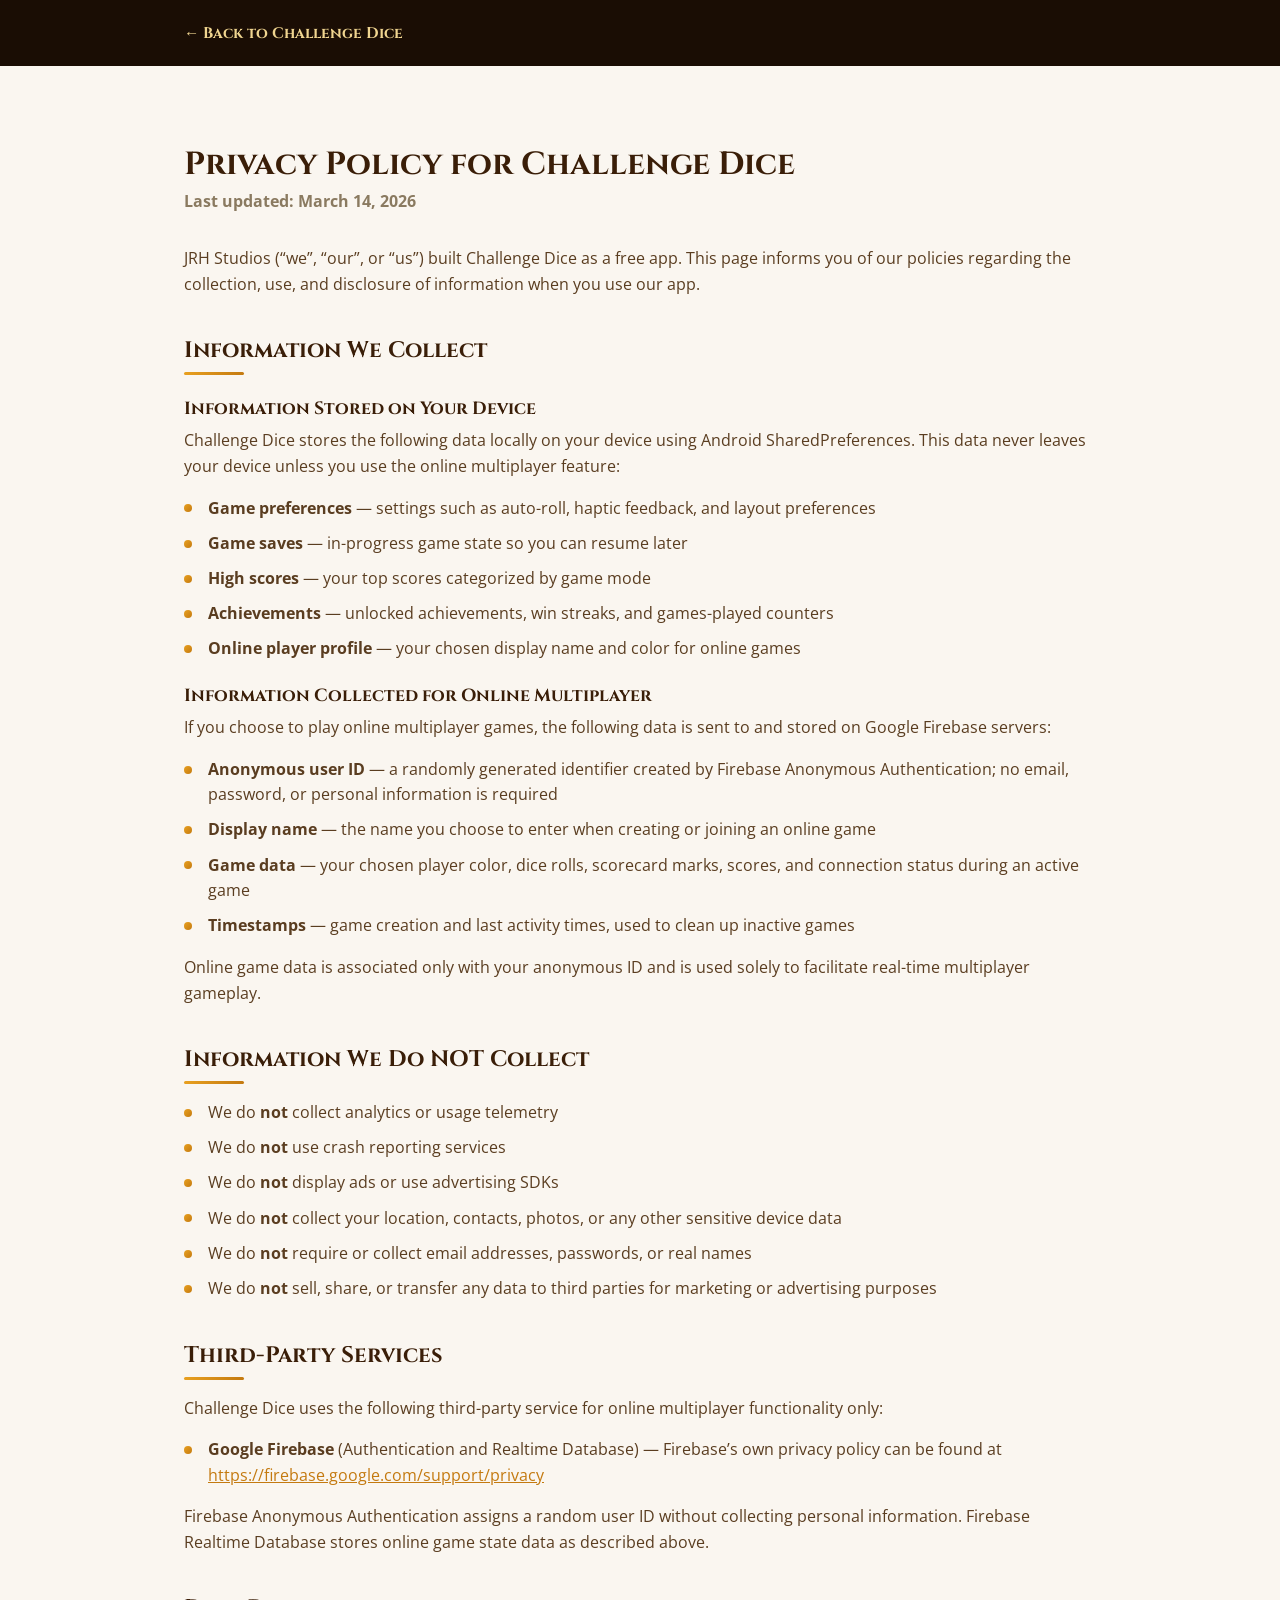
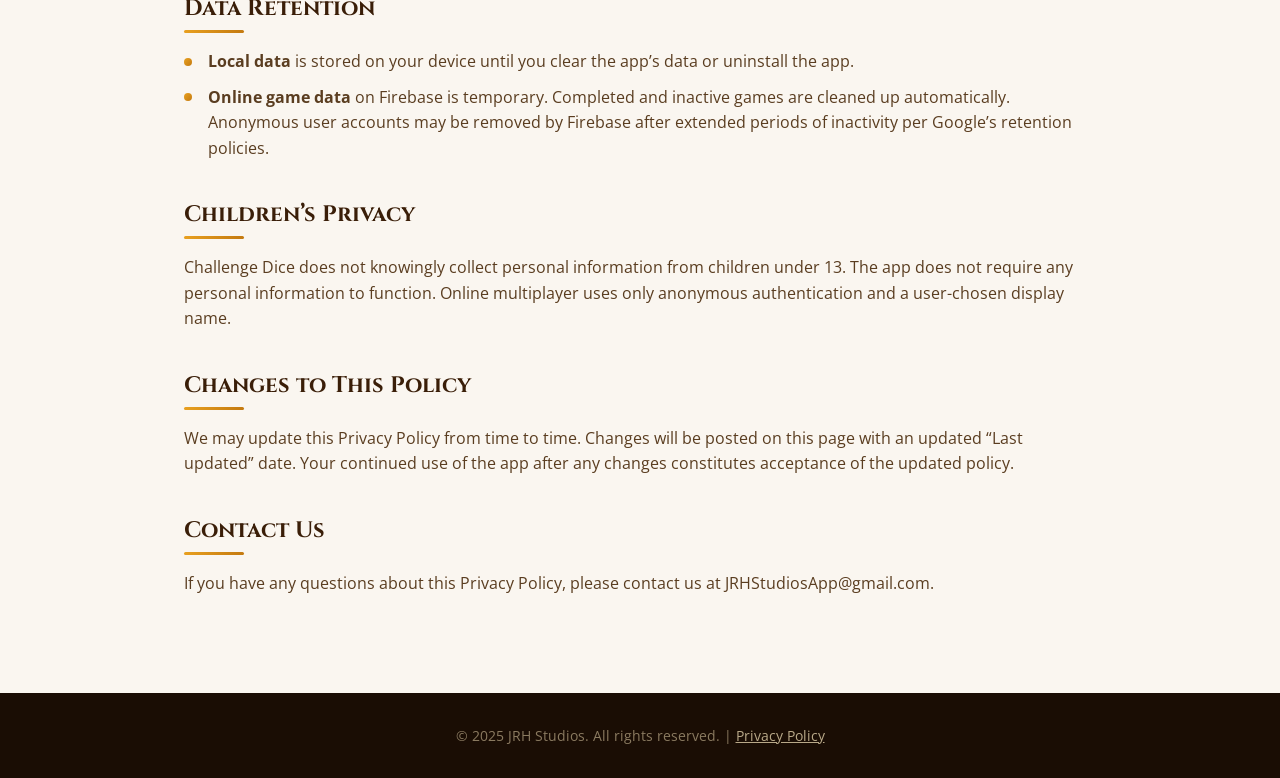
==== privacy.html @ 421757cc "Add privacy policy page and update footer - Create privacy.html with full privacy policy content - U" ====
<!DOCTYPE html>
<html lang="en">
<head>
  <meta charset="UTF-8">
  <meta name="viewport" content="width=device-width, initial-scale=1.0">
  <title>Privacy Policy — Challenge Dice</title>
  <meta name="description" content="Privacy Policy for Challenge Dice by JRH Studios.">
  <link rel="preconnect" href="https://fonts.googleapis.com">
  <link rel="preconnect" href="https://fonts.gstatic.com" crossorigin>
  <link href="https://fonts.googleapis.com/css2?family=Cinzel:wght@700;900&family=Open+Sans:wght@400;600&display=swap" rel="stylesheet">
  <link rel="stylesheet" href="styles.css">
</head>
<body>

  <!-- Header -->
  <header class="privacy-header">
    <div class="container">
      <a href="index.html" class="back-link">&larr; Back to Challenge Dice</a>
    </div>
  </header>

  <!-- Privacy Policy -->
  <section class="section privacy-content">
    <div class="container">
      <h1>Privacy Policy for Challenge Dice</h1>
      <p class="last-updated"><strong>Last updated: March 14, 2026</strong></p>

      <p>JRH Studios (&ldquo;we&rdquo;, &ldquo;our&rdquo;, or &ldquo;us&rdquo;) built Challenge Dice as a free app. This page informs you of our policies regarding the collection, use, and disclosure of information when you use our app.</p>

      <h2>Information We Collect</h2>

      <h3>Information Stored on Your Device</h3>
      <p>Challenge Dice stores the following data locally on your device using Android SharedPreferences. This data never leaves your device unless you use the online multiplayer feature:</p>
      <ul>
        <li><strong>Game preferences</strong> &mdash; settings such as auto-roll, haptic feedback, and layout preferences</li>
        <li><strong>Game saves</strong> &mdash; in-progress game state so you can resume later</li>
        <li><strong>High scores</strong> &mdash; your top scores categorized by game mode</li>
        <li><strong>Achievements</strong> &mdash; unlocked achievements, win streaks, and games-played counters</li>
        <li><strong>Online player profile</strong> &mdash; your chosen display name and color for online games</li>
      </ul>

      <h3>Information Collected for Online Multiplayer</h3>
      <p>If you choose to play online multiplayer games, the following data is sent to and stored on Google Firebase servers:</p>
      <ul>
        <li><strong>Anonymous user ID</strong> &mdash; a randomly generated identifier created by Firebase Anonymous Authentication; no email, password, or personal information is required</li>
        <li><strong>Display name</strong> &mdash; the name you choose to enter when creating or joining an online game</li>
        <li><strong>Game data</strong> &mdash; your chosen player color, dice rolls, scorecard marks, scores, and connection status during an active game</li>
        <li><strong>Timestamps</strong> &mdash; game creation and last activity times, used to clean up inactive games</li>
      </ul>
      <p>Online game data is associated only with your anonymous ID and is used solely to facilitate real-time multiplayer gameplay.</p>

      <h2>Information We Do NOT Collect</h2>
      <ul>
        <li>We do <strong>not</strong> collect analytics or usage telemetry</li>
        <li>We do <strong>not</strong> use crash reporting services</li>
        <li>We do <strong>not</strong> display ads or use advertising SDKs</li>
        <li>We do <strong>not</strong> collect your location, contacts, photos, or any other sensitive device data</li>
        <li>We do <strong>not</strong> require or collect email addresses, passwords, or real names</li>
        <li>We do <strong>not</strong> sell, share, or transfer any data to third parties for marketing or advertising purposes</li>
      </ul>

      <h2>Third-Party Services</h2>
      <p>Challenge Dice uses the following third-party service for online multiplayer functionality only:</p>
      <ul>
        <li><strong>Google Firebase</strong> (Authentication and Realtime Database) &mdash; Firebase&rsquo;s own privacy policy can be found at <a href="https://firebase.google.com/support/privacy" target="_blank" rel="noopener">https://firebase.google.com/support/privacy</a></li>
      </ul>
      <p>Firebase Anonymous Authentication assigns a random user ID without collecting personal information. Firebase Realtime Database stores online game state data as described above.</p>

      <h2>Data Retention</h2>
      <ul>
        <li><strong>Local data</strong> is stored on your device until you clear the app&rsquo;s data or uninstall the app.</li>
        <li><strong>Online game data</strong> on Firebase is temporary. Completed and inactive games are cleaned up automatically. Anonymous user accounts may be removed by Firebase after extended periods of inactivity per Google&rsquo;s retention policies.</li>
      </ul>

      <h2>Children&rsquo;s Privacy</h2>
      <p>Challenge Dice does not knowingly collect personal information from children under 13. The app does not require any personal information to function. Online multiplayer uses only anonymous authentication and a user-chosen display name.</p>

      <h2>Changes to This Policy</h2>
      <p>We may update this Privacy Policy from time to time. Changes will be posted on this page with an updated &ldquo;Last updated&rdquo; date. Your continued use of the app after any changes constitutes acceptance of the updated policy.</p>

      <h2>Contact Us</h2>
      <p>If you have any questions about this Privacy Policy, please contact us at &#74;&#82;&#72;&#83;&#116;&#117;&#100;&#105;&#111;&#115;&#65;&#112;&#112;&#64;&#103;&#109;&#97;&#105;&#108;&#46;&#99;&#111;&#109;.</p>
    </div>
  </section>

  <!-- Footer -->
  <footer class="footer">
    <div class="container">
      <p>&copy; 2025 JRH Studios. All rights reserved. | <a href="privacy.html">Privacy Policy</a></p>
    </div>
  </footer>

</body>
</html>
---- styles.css ----
/* ===== Reset & Base ===== */
*, *::before, *::after {
  margin: 0;
  padding: 0;
  box-sizing: border-box;
}

html {
  scroll-behavior: smooth;
}

body {
  font-family: 'Open Sans', sans-serif;
  color: #2b1a0e;
  line-height: 1.6;
  background: #faf6f0;
}

h1, h2, h3 {
  font-family: 'Cinzel', serif;
  line-height: 1.2;
}

img {
  max-width: 100%;
  height: auto;
}

a {
  color: inherit;
  text-decoration: none;
}

.container {
  max-width: 960px;
  margin: 0 auto;
  padding: 0 1.5rem;
}

/* ===== Hero ===== */
.hero {
  position: relative;
  display: flex;
  align-items: center;
  justify-content: center;
  min-height: 100vh;
  background:
    radial-gradient(ellipse at center, #4a2c10 0%, #1a0d04 100%);
  overflow: hidden;
  text-align: center;
}

.hero-overlay {
  position: absolute;
  inset: 0;
  background: url('data:image/svg+xml,<svg xmlns="http://www.w3.org/2000/svg" width="80" height="80"><rect fill="none" width="80" height="80"/><circle fill="%23ffffff08" cx="40" cy="40" r="1.5"/></svg>');
  opacity: 0.4;
}

.hero-content {
  position: relative;
  z-index: 1;
  padding: 2rem 1.5rem;
}

.splash-img {
  width: 100%;
  max-width: 380px;
  border-radius: 16px;
  box-shadow:
    0 0 40px rgba(255, 180, 50, 0.3),
    0 20px 60px rgba(0, 0, 0, 0.5);
  margin-bottom: 1.5rem;
}

.hero-tagline {
  font-family: 'Cinzel', serif;
  font-size: 1.3rem;
  color: #f0d590;
  margin-bottom: 2rem;
  text-shadow: 0 2px 8px rgba(0, 0, 0, 0.6);
}

/* ===== CTA Button ===== */
.cta-button {
  display: inline-block;
  padding: 0.85rem 2.2rem;
  background: linear-gradient(135deg, #e8a020, #c47a10);
  color: #fff;
  font-family: 'Cinzel', serif;
  font-weight: 700;
  font-size: 1.05rem;
  border: none;
  border-radius: 50px;
  cursor: pointer;
  text-shadow: 0 1px 3px rgba(0, 0, 0, 0.3);
  box-shadow:
    0 4px 15px rgba(200, 130, 20, 0.4),
    inset 0 1px 0 rgba(255, 255, 255, 0.2);
  transition: transform 0.2s, box-shadow 0.2s;
}

.cta-button:hover {
  transform: translateY(-2px);
  box-shadow:
    0 6px 25px rgba(200, 130, 20, 0.55),
    inset 0 1px 0 rgba(255, 255, 255, 0.2);
}

.cta-button:active {
  transform: translateY(0);
}

.cta-button-secondary {
  background: transparent;
  border: 2px solid #e8a020;
  color: #f0d590;
  box-shadow: 0 4px 15px rgba(200, 130, 20, 0.2);
}

.cta-button-secondary:hover {
  background: rgba(232, 160, 32, 0.15);
  box-shadow: 0 6px 25px rgba(200, 130, 20, 0.35);
}

.cta-group {
  display: flex;
  flex-wrap: wrap;
  gap: 1rem;
  justify-content: center;
  align-items: center;
}

/* ===== Sections ===== */
.section {
  padding: 5rem 0;
}

.section h2 {
  text-align: center;
  font-size: 2rem;
  color: #3a1e08;
  margin-bottom: 0.5rem;
  position: relative;
}

.section h2::after {
  content: '';
  display: block;
  width: 60px;
  height: 3px;
  background: linear-gradient(90deg, #e8a020, #c47a10);
  margin: 0.75rem auto 2rem;
  border-radius: 2px;
}

.section-alt {
  background: #f0e8d8;
}

/* ===== How to Play ===== */
.how-to-play {
  display: grid;
  grid-template-columns: repeat(auto-fit, minmax(200px, 1fr));
  gap: 2rem;
  margin-top: 1rem;
}

.step {
  text-align: center;
  padding: 1.5rem 1rem;
}

.step-number {
  display: inline-flex;
  align-items: center;
  justify-content: center;
  width: 48px;
  height: 48px;
  background: linear-gradient(135deg, #6b3fa0, #4a2d78);
  color: #fff;
  font-family: 'Cinzel', serif;
  font-size: 1.3rem;
  font-weight: 900;
  border-radius: 50%;
  margin-bottom: 1rem;
  box-shadow: 0 3px 10px rgba(75, 45, 120, 0.3);
}

.step h3 {
  font-size: 1.15rem;
  color: #3a1e08;
  margin-bottom: 0.5rem;
}

.step p {
  font-size: 0.95rem;
  color: #5a3d20;
}

/* ===== Features Grid ===== */
.features-grid {
  display: grid;
  grid-template-columns: repeat(auto-fit, minmax(260px, 1fr));
  gap: 1.5rem;
}

.feature-card {
  background: #faf6f0;
  border-radius: 12px;
  padding: 2rem 1.5rem;
  text-align: center;
  box-shadow: 0 2px 12px rgba(0, 0, 0, 0.06);
  transition: transform 0.2s, box-shadow 0.2s;
}

.feature-card:hover {
  transform: translateY(-4px);
  box-shadow: 0 8px 25px rgba(0, 0, 0, 0.1);
}

.feature-icon {
  font-size: 2.5rem;
  margin-bottom: 0.75rem;
}

.feature-card h3 {
  font-size: 1.1rem;
  color: #3a1e08;
  margin-bottom: 0.5rem;
}

.feature-card p {
  font-size: 0.9rem;
  color: #5a3d20;
}

/* ===== Testing CTA Section ===== */
.section-cta {
  background:
    radial-gradient(ellipse at bottom, #3a1e08 0%, #1a0d04 100%);
  color: #f0e8d8;
  text-align: center;
}

.section-cta h2 {
  color: #f0d590;
}

.section-cta h2::after {
  background: linear-gradient(90deg, #f0d590, #e8a020);
}

.testing-intro {
  max-width: 600px;
  margin: 0 auto 2rem;
  font-size: 1.05rem;
  line-height: 1.7;
  color: #ddd0b8;
}

.testing-intro strong {
  color: #f0d590;
}

.testing-note {
  margin-top: 1.5rem;
  font-size: 0.95rem;
  color: #b8a888;
}

/* ===== Contact Form ===== */
.contact-intro {
  text-align: center;
  max-width: 500px;
  margin: 0 auto 2rem;
  color: #5a3d20;
}

.contact-form {
  max-width: 480px;
  margin: 0 auto;
}

.form-group {
  margin-bottom: 1.25rem;
}

.form-group label {
  display: block;
  font-weight: 600;
  margin-bottom: 0.35rem;
  color: #3a1e08;
  font-size: 0.95rem;
}

.form-group .optional {
  font-weight: 400;
  color: #8a7a60;
  font-size: 0.85rem;
}

.form-group input,
.form-group textarea {
  width: 100%;
  padding: 0.75rem 1rem;
  border: 2px solid #d8c8a8;
  border-radius: 8px;
  font-family: 'Open Sans', sans-serif;
  font-size: 1rem;
  color: #2b1a0e;
  background: #fff;
  transition: border-color 0.2s;
}

.form-group input:focus,
.form-group textarea:focus {
  outline: none;
  border-color: #e8a020;
  box-shadow: 0 0 0 3px rgba(232, 160, 32, 0.15);
}

.form-group textarea {
  resize: vertical;
}

.contact-form .cta-button {
  width: 100%;
  font-size: 1.1rem;
  padding: 0.9rem;
}

/* ===== Privacy Page ===== */
.privacy-header {
  background: #1a0d04;
  padding: 1.25rem 0;
}

.back-link {
  font-family: 'Cinzel', serif;
  font-weight: 700;
  color: #f0d590;
  font-size: 0.95rem;
  transition: color 0.2s;
}

.back-link:hover {
  color: #e8a020;
}

.privacy-content h1 {
  font-size: 2rem;
  color: #3a1e08;
  margin-bottom: 0.25rem;
}

.privacy-content .last-updated {
  color: #8a7a60;
  margin-bottom: 2rem;
}

.privacy-content h2 {
  text-align: left;
  font-size: 1.4rem;
  margin-top: 2.5rem;
}

.privacy-content h2::after {
  margin: 0.5rem 0 1rem;
}

.privacy-content h3 {
  font-size: 1.1rem;
  color: #3a1e08;
  margin-top: 1.5rem;
  margin-bottom: 0.5rem;
}

.privacy-content p {
  color: #5a3d20;
  margin-bottom: 1rem;
}

.privacy-content ul {
  list-style: none;
  padding: 0;
  margin-bottom: 1rem;
}

.privacy-content ul li {
  position: relative;
  padding-left: 1.5rem;
  margin-bottom: 0.6rem;
  color: #5a3d20;
}

.privacy-content ul li::before {
  content: '';
  position: absolute;
  left: 0;
  top: 0.55rem;
  width: 8px;
  height: 8px;
  background: linear-gradient(135deg, #e8a020, #c47a10);
  border-radius: 50%;
}

.privacy-content a {
  color: #c47a10;
  text-decoration: underline;
}

.privacy-content a:hover {
  color: #e8a020;
}

/* ===== Footer ===== */
.footer {
  background: #1a0d04;
  color: #8a7a60;
  text-align: center;
  padding: 2rem 0;
  font-size: 0.85rem;
}

.footer a {
  color: #b8a888;
  text-decoration: underline;
}

.footer a:hover {
  color: #f0d590;
}

/* ===== Responsive ===== */
@media (max-width: 600px) {
  .hero-tagline {
    font-size: 1.05rem;
  }

  .section {
    padding: 3.5rem 0;
  }

  .section h2 {
    font-size: 1.6rem;
  }

  .how-to-play {
    grid-template-columns: 1fr 1fr;
    gap: 1rem;
  }

  .features-grid {
    grid-template-columns: 1fr;
  }
}
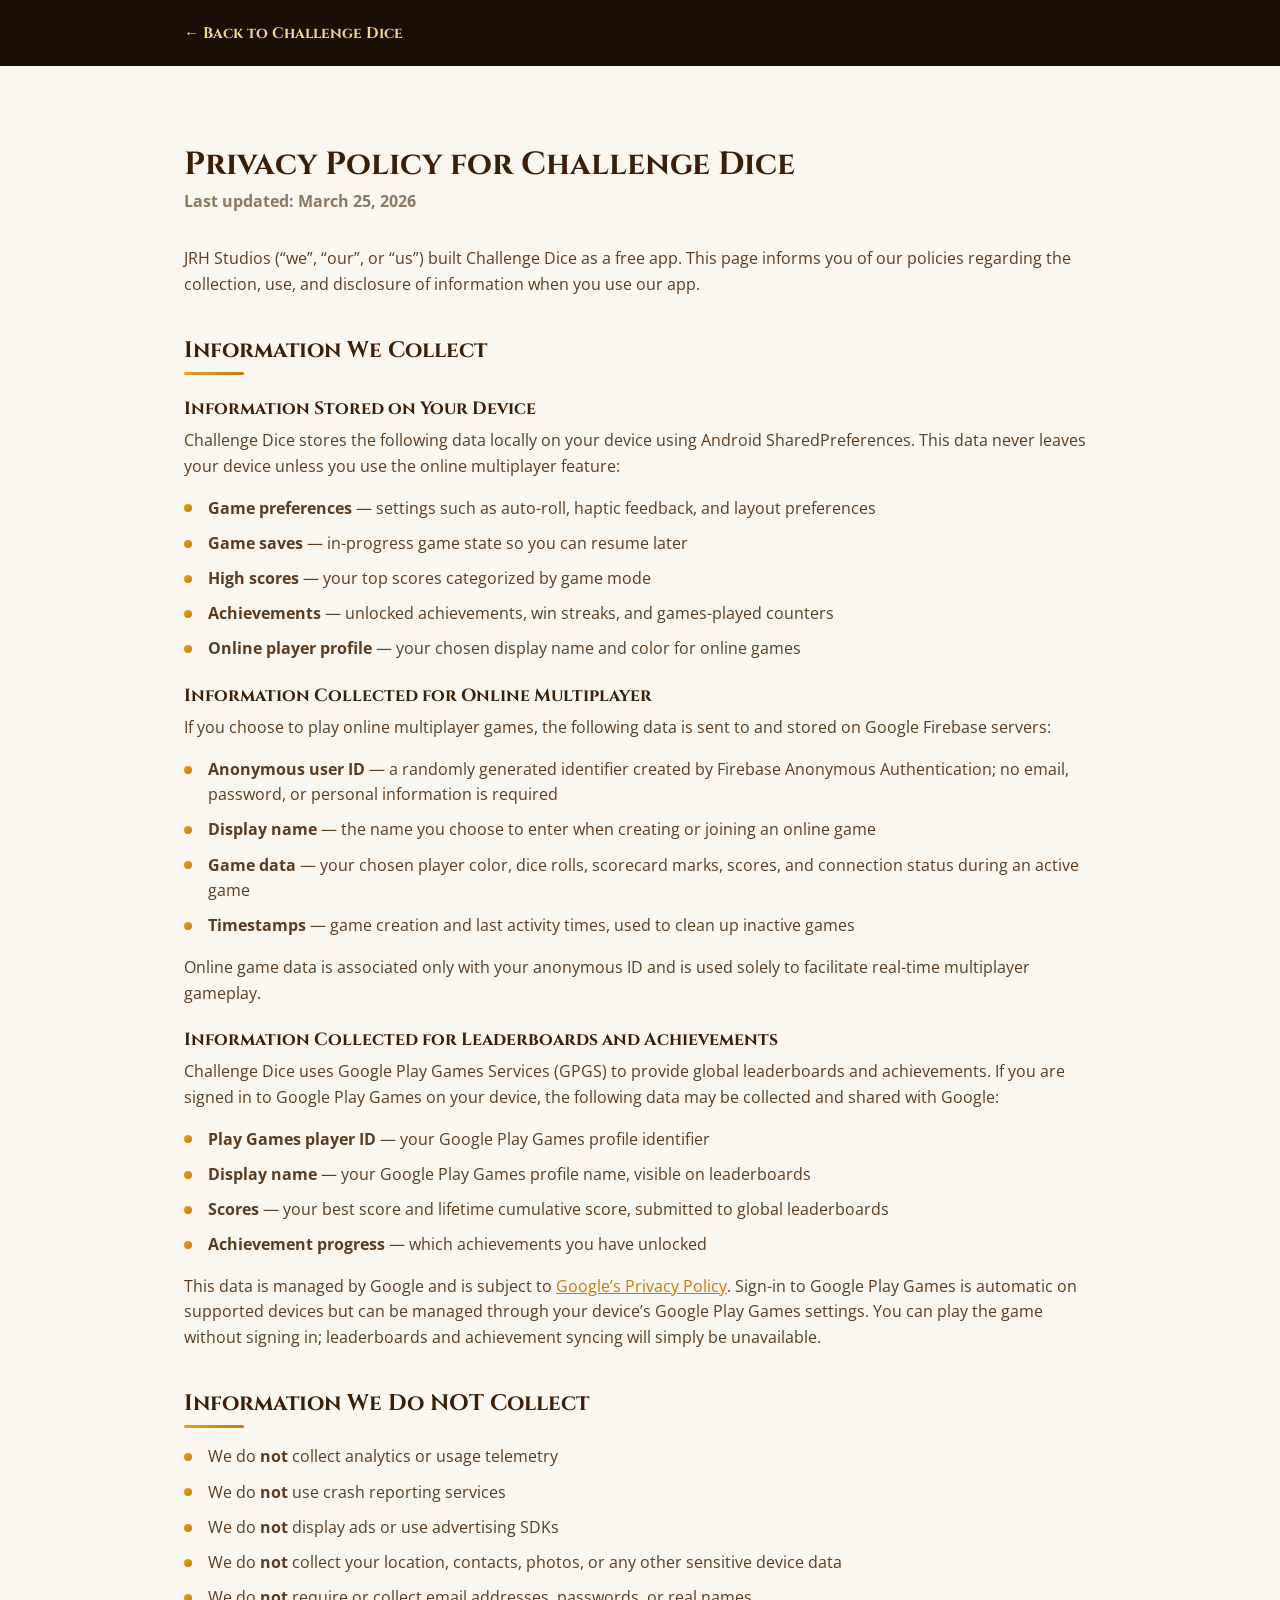
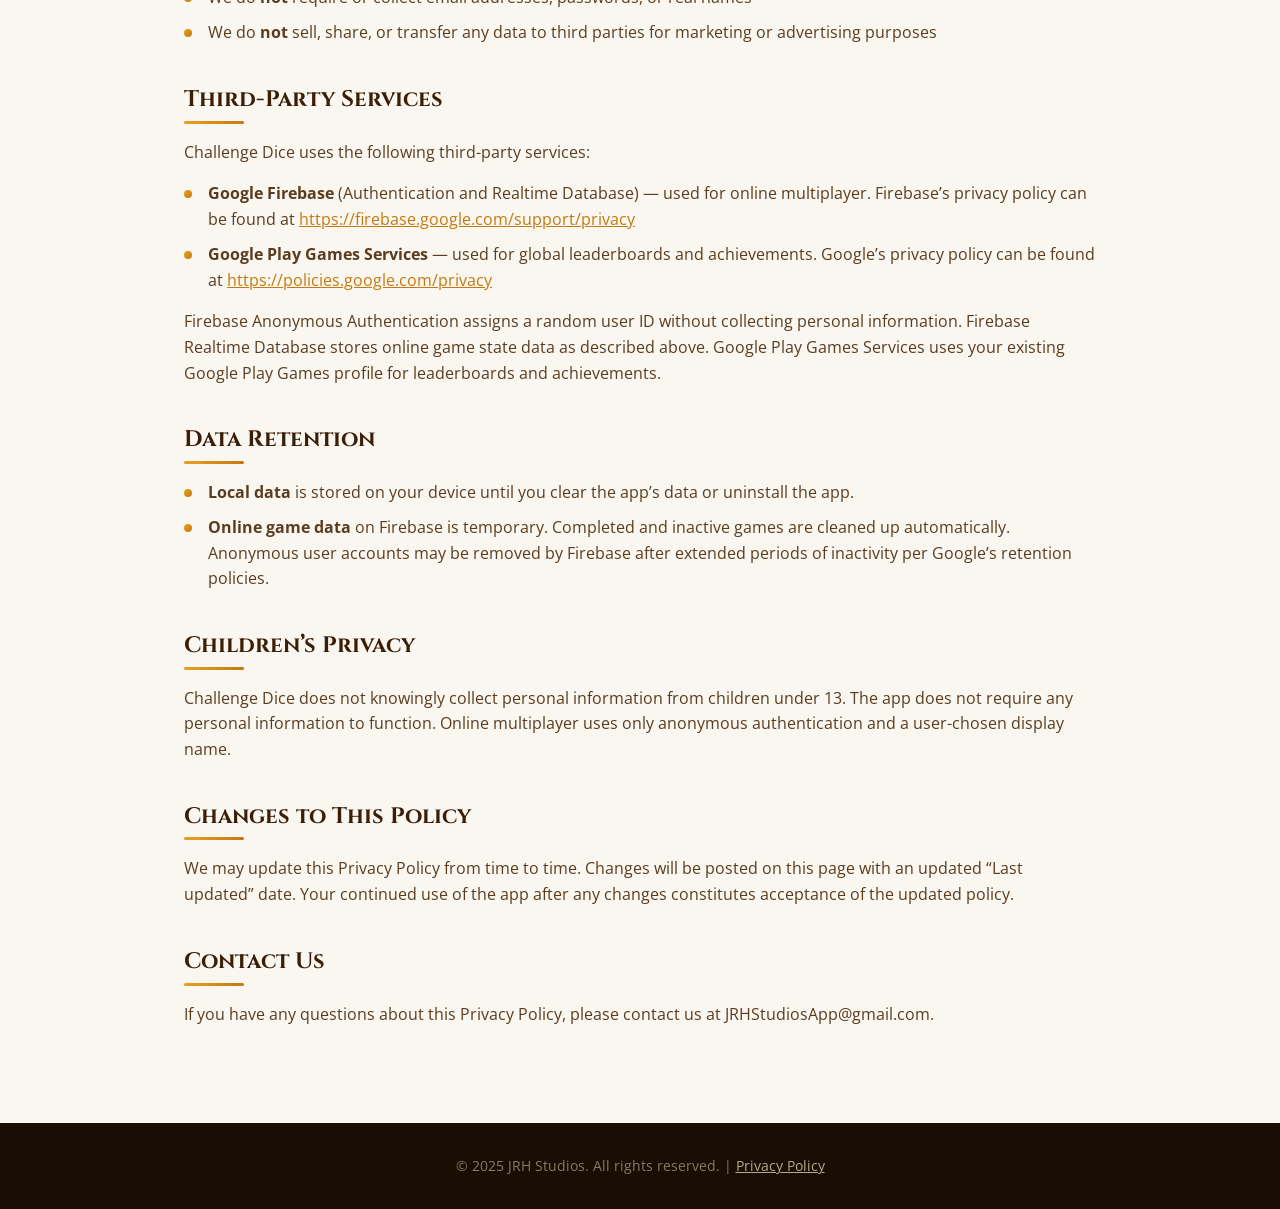
==== commit 9954ee9d: "Update privacy policy for Google Play Games Services Add GPGS section covering player ID, display na" ====
--- a/privacy.html
+++ b/privacy.html
@@ -23,7 +23,7 @@
   <section class="section privacy-content">
     <div class="container">
       <h1>Privacy Policy for Challenge Dice</h1>
-      <p class="last-updated"><strong>Last updated: March 14, 2026</strong></p>
+      <p class="last-updated"><strong>Last updated: March 25, 2026</strong></p>
 
       <p>JRH Studios (&ldquo;we&rdquo;, &ldquo;our&rdquo;, or &ldquo;us&rdquo;) built Challenge Dice as a free app. This page informs you of our policies regarding the collection, use, and disclosure of information when you use our app.</p>
 
@@ -49,6 +49,16 @@
       </ul>
       <p>Online game data is associated only with your anonymous ID and is used solely to facilitate real-time multiplayer gameplay.</p>
 
+      <h3>Information Collected for Leaderboards and Achievements</h3>
+      <p>Challenge Dice uses Google Play Games Services (GPGS) to provide global leaderboards and achievements. If you are signed in to Google Play Games on your device, the following data may be collected and shared with Google:</p>
+      <ul>
+        <li><strong>Play Games player ID</strong> &mdash; your Google Play Games profile identifier</li>
+        <li><strong>Display name</strong> &mdash; your Google Play Games profile name, visible on leaderboards</li>
+        <li><strong>Scores</strong> &mdash; your best score and lifetime cumulative score, submitted to global leaderboards</li>
+        <li><strong>Achievement progress</strong> &mdash; which achievements you have unlocked</li>
+      </ul>
+      <p>This data is managed by Google and is subject to <a href="https://policies.google.com/privacy" target="_blank" rel="noopener">Google&rsquo;s Privacy Policy</a>. Sign-in to Google Play Games is automatic on supported devices but can be managed through your device&rsquo;s Google Play Games settings. You can play the game without signing in; leaderboards and achievement syncing will simply be unavailable.</p>
+
       <h2>Information We Do NOT Collect</h2>
       <ul>
         <li>We do <strong>not</strong> collect analytics or usage telemetry</li>
@@ -60,11 +70,12 @@
       </ul>
 
       <h2>Third-Party Services</h2>
-      <p>Challenge Dice uses the following third-party service for online multiplayer functionality only:</p>
+      <p>Challenge Dice uses the following third-party services:</p>
       <ul>
-        <li><strong>Google Firebase</strong> (Authentication and Realtime Database) &mdash; Firebase&rsquo;s own privacy policy can be found at <a href="https://firebase.google.com/support/privacy" target="_blank" rel="noopener">https://firebase.google.com/support/privacy</a></li>
+        <li><strong>Google Firebase</strong> (Authentication and Realtime Database) &mdash; used for online multiplayer. Firebase&rsquo;s privacy policy can be found at <a href="https://firebase.google.com/support/privacy" target="_blank" rel="noopener">https://firebase.google.com/support/privacy</a></li>
+        <li><strong>Google Play Games Services</strong> &mdash; used for global leaderboards and achievements. Google&rsquo;s privacy policy can be found at <a href="https://policies.google.com/privacy" target="_blank" rel="noopener">https://policies.google.com/privacy</a></li>
       </ul>
-      <p>Firebase Anonymous Authentication assigns a random user ID without collecting personal information. Firebase Realtime Database stores online game state data as described above.</p>
+      <p>Firebase Anonymous Authentication assigns a random user ID without collecting personal information. Firebase Realtime Database stores online game state data as described above. Google Play Games Services uses your existing Google Play Games profile for leaderboards and achievements.</p>
 
       <h2>Data Retention</h2>
       <ul>
